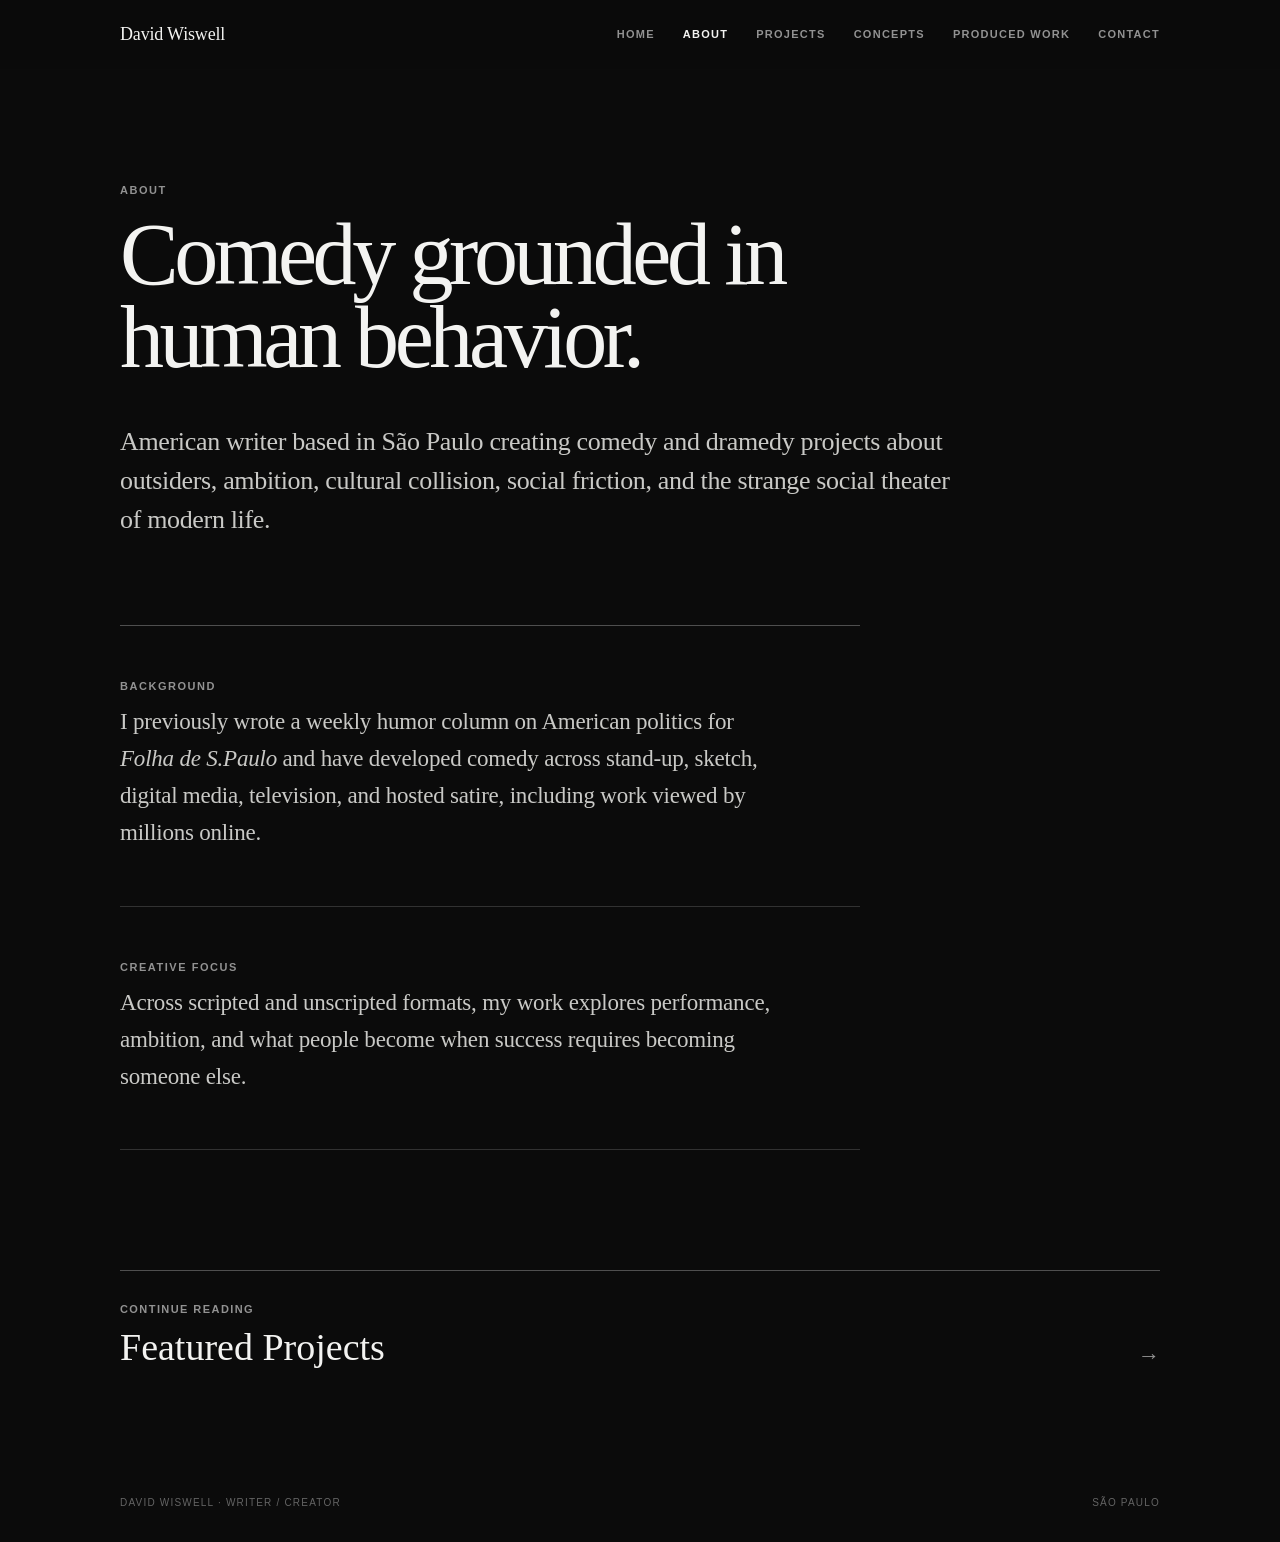
==== about.html @ 4352bacd "Publish portfolio site v9" ====
<!doctype html>
<html lang="en">
<head>
<meta charset="utf-8">
<meta name="viewport" content="width=device-width,initial-scale=1">
<meta name="description" content="Selected projects by writer and creator David Wiswell.">
<title>About — David Wiswell</title>
<link rel="stylesheet" href="style.css">
</head>
<body>
<header class="site-header">
  <nav class="nav" aria-label="Primary navigation">
    <a class="brand" href="index.html">David Wiswell</a>
    <button class="menu-toggle" type="button" aria-expanded="false" aria-label="Open menu">Menu</button>
    <div class="nav-links"><a class="" href="index.html">Home</a><a class="active" href="about.html">About</a><a class="" href="projects.html">Projects</a><a class="" href="selected-concepts.html">Concepts</a><a class="" href="produced-work.html">Produced Work</a><a class="" href="contact.html">Contact</a></div>
  </nav>
</header>

<main>
  <header class="section-head">
    <p class="eyebrow">About</p>
    <h1>Comedy grounded in human behavior.</h1>
    <p class="lede">American writer based in São Paulo creating comedy and dramedy projects about outsiders, ambition, cultural collision, social friction, and the strange social theater of modern life.</p>
  </header>
  <section class="about-body about-body-stacked">
    <div class="about-section">
      <p class="copy-label">Background</p>
      <p class="copy">I previously wrote a weekly humor column on American politics for <em>Folha de S.Paulo</em> and have developed comedy across stand-up, sketch, digital media, television, and hosted satire, including work viewed by millions online.</p>
    </div>
    <div class="about-section about-section-focus">
      <p class="copy-label">Creative Focus</p>
      <p class="copy">Across scripted and unscripted formats, my work explores performance, ambition, and what people become when success requires becoming someone else.</p>
    </div>
  </section>
  <a class="next-project" href="projects.html">
    <div><span>Continue Reading</span><strong>Featured Projects</strong></div><div class="arrow">→</div>
  </a>
</main>

<footer><span>David Wiswell · Writer / Creator</span><span>São Paulo</span></footer>
<script src="script.js"></script>
</body>
</html>
---- style.css ----
:root{
  --bg:#0b0b0b;
  --text:#f3f3f1;
  --soft:#c9c9c6;
  --muted:#929292;
  --faint:#646464;
  --line:rgba(255,255,255,.16);
  --line-strong:rgba(255,255,255,.28);
  --ease:cubic-bezier(.22,1,.36,1);
  --max:1040px;
}
*{box-sizing:border-box}
html{background:var(--bg);scroll-behavior:smooth}
body{
  margin:0;
  min-height:100vh;
  background:var(--bg);
  color:var(--text);
  font-family:Arial,Helvetica,sans-serif;
  -webkit-font-smoothing:antialiased;
  text-rendering:optimizeLegibility;
}
a{color:inherit;text-decoration:none}
button{font:inherit}
.site-header{
  position:sticky;
  top:0;
  z-index:20;
  background:rgba(11,11,11,.88);
  border-bottom:1px solid transparent;
  backdrop-filter:blur(16px);
  -webkit-backdrop-filter:blur(16px);
  transition:border-color 220ms ease;
}
.site-header.scrolled{border-color:var(--line)}
.nav{
  width:min(90vw,var(--max));
  min-height:68px;
  margin:0 auto;
  display:flex;
  align-items:center;
  justify-content:space-between;
  gap:28px;
}
.brand{
  font-family:Georgia,"Times New Roman",Times,serif;
  font-size:18px;
  letter-spacing:-.01em;
}
.nav-links{
  display:flex;
  align-items:center;
  gap:clamp(14px,2.4vw,28px);
  font-size:11px;
  font-weight:600;
  letter-spacing:.115em;
  text-transform:uppercase;
}
.nav-links a{color:var(--muted);transition:color 180ms ease}
.nav-links a:hover,.nav-links a.active{color:var(--text)}
.menu-toggle{display:none;background:none;border:0;color:var(--text);padding:8px 0;cursor:pointer}
main{
  width:min(90vw,var(--max));
  margin:0 auto;
  padding:clamp(70px,9vw,120px) 0 clamp(84px,10vw,140px);
}
.eyebrow{
  margin:0 0 18px;
  color:var(--muted);
  font-size:11px;
  font-weight:600;
  letter-spacing:.14em;
  text-transform:uppercase;
}
h1,h2,h3,.serif{
  font-family:Georgia,"Times New Roman",Times,serif;
}
h1{
  margin:0;
  max-width:950px;
  font-size:clamp(48px,7.5vw,88px);
  font-weight:400;
  line-height:.94;
  letter-spacing:-.05em;
}
h2{
  margin:0;
  font-size:clamp(34px,5vw,58px);
  font-weight:400;
  line-height:1;
  letter-spacing:-.038em;
}
h3{
  margin:0;
  font-size:clamp(24px,3vw,36px);
  font-weight:400;
  line-height:1.08;
  letter-spacing:-.025em;
}
.lede{
  max-width:850px;
  margin:clamp(28px,4vw,42px) 0 0;
  color:var(--soft);
  font-family:Georgia,"Times New Roman",Times,serif;
  font-size:clamp(19px,2.2vw,26px);
  line-height:1.5;
  letter-spacing:-.013em;
}
.rule{height:1px;background:var(--line-strong);margin:clamp(54px,7vw,86px) 0}
.hero{
  min-height:auto;
  display:flex;
  flex-direction:column;
  justify-content:flex-start;
  padding-top:clamp(56px,7vw,96px);
  padding-bottom:clamp(60px,8vw,100px);
}
.hero .role{
  margin-top:24px;
  color:var(--muted);
  font-size:12px;
  font-weight:600;
  letter-spacing:.14em;
  text-transform:uppercase;
}
.hero-links{
  margin-top:clamp(42px,6vw,70px);
  display:flex;
  flex-wrap:wrap;
  gap:12px 28px;
}
.text-link{
  display:inline-flex;
  align-items:center;
  gap:10px;
  color:var(--soft);
  font-size:12px;
  font-weight:600;
  letter-spacing:.11em;
  text-transform:uppercase;
}
.text-link:after{
  content:"";
  width:34px;
  height:1px;
  background:currentColor;
  transition:width 300ms var(--ease);
}
.text-link:hover:after{width:52px}
.section-head{max-width:850px;margin-bottom:clamp(48px,7vw,82px)}
.editorial-grid{
  display:block;
  max-width:820px;
}
.copy-block + .copy-block{margin-top:46px}
.copy-label{
  margin:0 0 14px;
  color:var(--muted);
  font-size:11px;
  font-weight:600;
  letter-spacing:.14em;
  text-transform:uppercase;
}
.copy{
  margin:0;
  color:var(--soft);
  font-family:Georgia,"Times New Roman",Times,serif;
  font-size:clamp(18px,2vw,23px);
  line-height:1.62;
  letter-spacing:-.009em;
}
.credential-list{border-top:1px solid var(--line-strong)}
.credential{
  padding:20px 0;
  border-bottom:1px solid var(--line);
  color:var(--soft);
  font-size:13px;
  line-height:1.45;
}
.project-index{border-top:1px solid var(--line-strong)}
.project-row{
  display:grid;
  grid-template-columns:minmax(0,1.55fr) minmax(170px,.55fr) minmax(190px,.65fr) auto;
  gap:clamp(20px,3vw,42px);
  align-items:center;
  padding:clamp(34px,4.8vw,50px) 0;
  border-bottom:1px solid var(--line);
  transition:color 180ms ease,transform 300ms var(--ease);
}
.project-row:hover{transform:translateX(5px)}
.project-row-title{
  font-family:Georgia,"Times New Roman",Times,serif;
  font-size:clamp(29px,3.6vw,43px);
  letter-spacing:-.03em;
}
.project-row-meta,.project-row-comp{
  color:var(--muted);
  font-size:14px;
  line-height:1.45;
}
.project-row-comp{font-family:Georgia,"Times New Roman",Times,serif;font-style:italic}
.arrow{font-size:22px;color:var(--muted)}
.project-hero{max-width:900px}
.project-title{font-size:clamp(50px,8vw,96px)}
.project-meta{
  display:flex;
  flex-wrap:wrap;
  gap:10px 22px;
  margin-top:38px;
  color:var(--muted);
  font-size:11px;
  font-weight:600;
  letter-spacing:.13em;
  text-transform:uppercase;
}
.logline-large{
  max-width:680px;
  margin:clamp(86px,10vw,126px) 0 0;
  margin-left:clamp(70px,8vw,110px);
  color:var(--text);
  font-family:Georgia,"Times New Roman",Times,serif;
  font-size:clamp(22px,2.7vw,32px);
  line-height:1.48;
  letter-spacing:-.018em;
}
.project-sections{
  max-width:680px;
  margin-top:clamp(78px,10vw,120px);
  margin-left:clamp(70px,8vw,110px);
  border-top:1px solid var(--line-strong);
}
.project-section{
  display:block;
  padding:clamp(44px,6vw,62px) 0;
  border-bottom:1px solid var(--line);
}
.project-section h2{
  margin:0 0 18px;
  color:var(--muted);
  font-family:Arial,Helvetica,sans-serif;
  font-size:11px;
  font-weight:600;
  letter-spacing:.16em;
  text-transform:uppercase;
}
.project-section p{
  margin:0;
  color:var(--soft);
  font-family:Georgia,"Times New Roman",Times,serif;
  font-size:clamp(17px,1.85vw,21px);
  line-height:1.72;
  letter-spacing:-.006em;
}
.next-project{
  display:flex;
  justify-content:space-between;
  align-items:end;
  gap:30px;
  margin-top:clamp(70px,10vw,120px);
  padding-top:32px;
  border-top:1px solid var(--line-strong);
}
.next-project span{display:block;color:var(--muted);font-size:11px;font-weight:600;letter-spacing:.14em;text-transform:uppercase}
.next-project strong{display:block;margin-top:10px;font-family:Georgia,"Times New Roman",Times,serif;font-size:clamp(25px,3vw,38px);font-weight:400}
.produced-wrap{max-width:920px}
.work-title{margin-top:18px;font-size:clamp(44px,7vw,82px)}
.work-description{
  max-width:800px;
  margin-top:clamp(36px,5vw,54px);
  color:var(--soft);
  font-family:Georgia,"Times New Roman",Times,serif;
  font-size:clamp(19px,2.2vw,25px);
  line-height:1.58;
  letter-spacing:-.012em;
}
.video-card{
  display:flex;
  align-items:center;
  justify-content:space-between;
  gap:28px;
  margin-top:clamp(48px,7vw,78px);
  padding:clamp(26px,4vw,40px) 0;
  border-top:1px solid var(--line-strong);
  border-bottom:1px solid var(--line);
}
.video-card .duration{color:var(--muted);font-size:11px;font-weight:600;letter-spacing:.14em;text-transform:uppercase}
.video-card strong{display:block;margin-top:8px;font-family:Georgia,"Times New Roman",Times,serif;font-size:clamp(24px,3vw,34px);font-weight:400}
.contact-page{
  min-height:auto;
  display:flex;
  flex-direction:column;
  justify-content:flex-start;
  padding-top:clamp(52px,7vw,88px);
}
.contact-list{max-width:720px;margin-top:clamp(42px,6vw,66px);border-top:1px solid var(--line-strong)}
.contact-item{
  display:grid;
  grid-template-columns:120px 1fr;
  gap:30px;
  padding:26px 0;
  border-bottom:1px solid var(--line);
}
.contact-item span{color:var(--muted);font-size:11px;font-weight:600;letter-spacing:.14em;text-transform:uppercase}
.contact-item a,.contact-item div{
  font-family:Georgia,"Times New Roman",Times,serif;
  font-size:clamp(22px,3vw,34px);
  line-height:1.2;
}
footer{
  width:min(90vw,var(--max));
  margin:0 auto;
  padding:0 0 34px;
  display:flex;
  justify-content:space-between;
  gap:20px;
  color:var(--faint);
  font-size:10px;
  letter-spacing:.12em;
  text-transform:uppercase;
}

/* Selected concepts */
.concepts-main{padding-top:clamp(64px,9vw,118px)}
.concepts-masthead{max-width:980px;margin-bottom:clamp(58px,8vw,90px)}
.concepts-title{text-transform:none}
.genre-list{border-top:1px solid var(--line-strong)}
.genre{border-bottom:1px solid var(--line-strong)}
.genre-toggle,.concept-toggle{appearance:none;width:100%;border:0;background:transparent;color:inherit;cursor:pointer;text-align:left}
.genre-toggle{display:grid;grid-template-columns:1fr auto;align-items:center;gap:24px;padding:clamp(30px,4.6vw,46px) 0}
.genre-name{font-family:Georgia,"Times New Roman",Times,serif;font-size:clamp(22px,2.8vw,31px);font-weight:400;letter-spacing:.09em;text-transform:uppercase}
.genre-meta{display:block;margin-top:7px;color:var(--muted);font-size:12px;font-weight:500;letter-spacing:.12em;text-transform:uppercase}
.plus{position:relative;width:28px;height:28px}
.plus:before,.plus:after{content:"";position:absolute;top:50%;left:50%;width:22px;height:1px;background:var(--text);transform:translate(-50%,-50%);transition:transform 430ms var(--ease),opacity 250ms ease}
.plus:after{transform:translate(-50%,-50%) rotate(90deg)}
.genre.open>.genre-toggle .plus:after,.concept.open>.concept-toggle .plus:after{transform:translate(-50%,-50%) rotate(0);opacity:0}
.genre-panel,.concept-panel{display:grid;grid-template-rows:0fr;opacity:0;transition:grid-template-rows 650ms var(--ease),opacity 320ms ease}
.genre.open>.genre-panel,.concept.open>.concept-panel{grid-template-rows:1fr;opacity:1}
.panel-inner{overflow:hidden}
.concept-list{padding:0 0 clamp(20px,3vw,32px)}
.concept{border-top:1px solid var(--line)}
.concept-toggle{display:grid;grid-template-columns:1fr auto;align-items:center;gap:20px;padding:clamp(22px,3.2vw,30px) 0}
.concept-heading{min-width:0;transform:translateY(0);transition:transform 420ms var(--ease)}
.concept.open>.concept-toggle .concept-heading{transform:translateY(-4px)}
.concept-title{display:block;font-family:Georgia,"Times New Roman",Times,serif;font-size:clamp(25px,3.2vw,37px);font-weight:500;line-height:1.04;letter-spacing:-.026em}
.concept-tease{display:block;max-width:780px;margin-top:9px;color:var(--muted);font-family:Georgia,"Times New Roman",Times,serif;font-size:clamp(17px,1.9vw,21px);line-height:1.42;font-style:italic;letter-spacing:-.012em}
.concept .plus{width:24px;height:24px}
.concept .plus:before,.concept .plus:after{width:18px}
.concept-content{max-width:800px;padding:0 0 clamp(32px,4.6vw,48px)}
.concept-divider{width:0;height:1px;margin:0 0 24px;background:var(--text);opacity:.7;transition:width 520ms var(--ease) 80ms}
.concept.open .concept-divider{width:min(100%,180px)}
.concept-logline{margin:0;color:var(--soft);font-family:Georgia,"Times New Roman",Times,serif;font-size:clamp(18px,2vw,22px);line-height:1.62;letter-spacing:-.009em;opacity:0;transform:translateY(14px);transition:opacity 460ms ease 320ms,transform 560ms var(--ease) 320ms}
.concept.open .concept-logline{opacity:1;transform:translateY(0)}
.concept-quote{margin:24px 0 0;color:var(--text);font-family:Georgia,"Times New Roman",Times,serif;font-size:clamp(18px,2vw,22px);line-height:1.45;font-style:italic;opacity:0;transform:translateY(12px);transition:opacity 460ms ease 420ms,transform 560ms var(--ease) 420ms}
.concept.open .concept-quote{opacity:1;transform:translateY(0)}

@media(max-width:820px){
  .nav-links{display:none;position:absolute;left:0;right:0;top:68px;background:var(--bg);border-bottom:1px solid var(--line);padding:24px 5vw;flex-direction:column;align-items:flex-start}
  .nav-links.open{display:flex}
  .menu-toggle{display:block}
  .editorial-grid{grid-template-columns:1fr}
  .project-row{grid-template-columns:1fr auto;gap:12px 20px}
  .project-row-meta,.project-row-comp{grid-column:1}
  .arrow{grid-column:2;grid-row:1/4}
  .project-section{grid-template-columns:1fr;gap:18px}
}
@media(max-width:600px){
  main{width:min(88vw,var(--max));padding-top:56px}
  .nav{width:min(88vw,var(--max))}
  h1{font-size:clamp(45px,14vw,66px)}
  .hero{min-height:calc(100vh - 68px - 100px)}
  .contact-item{grid-template-columns:1fr;gap:10px}
  footer{width:min(88vw,var(--max));flex-direction:column}
  .genre-name{font-size:23px}
}
@media(prefers-reduced-motion:reduce){
  *,*:before,*:after{transition-duration:.01ms!important;transition-delay:0ms!important;animation-duration:.01ms!important}
}


/* =========================================================
   VERSION 5 — FINAL ART-DIRECTION PASS
   ========================================================= */

/* Home: fewer competing anchors and a footer that reads as page furniture. */
.page-home{
  min-height:100vh;
  display:flex;
  flex-direction:column;
}
.page-home main{
  flex:1;
  padding-top:0;
  padding-bottom:0;
}
.page-home .hero{
  padding-top:clamp(86px,11vh,130px);
  padding-bottom:clamp(44px,6vh,72px);
}
.page-home .hero-links{
  margin-top:clamp(34px,4.5vw,54px);
}
.page-home footer{
  margin-top:auto;
  padding-bottom:clamp(18px,2.5vh,28px);
}

/* About: create tempo through proportion, rules, and alternating text widths. */
.about-body{
  max-width:860px;
  margin-top:clamp(64px,8vw,96px);
  border-top:1px solid var(--line-strong);
}
.about-section{
  display:grid;
  grid-template-columns:150px minmax(0,650px);
  gap:clamp(36px,6vw,78px);
  padding:clamp(48px,6vw,70px) 0;
  border-bottom:1px solid var(--line);
  align-items:start;
}
.about-section .copy-label{
  margin-top:7px;
}
.about-section-focus .copy{
  max-width:600px;
}

/* Featured projects: clearly labeled, properly formatted, unmistakably clickable. */
.project-instruction{
  margin:-34px 0 26px;
  color:var(--faint);
  font-size:10px;
  font-weight:600;
  letter-spacing:.13em;
  text-transform:uppercase;
}
.project-index-head,
.project-row{
  display:grid;
  grid-template-columns:minmax(230px,1.45fr) minmax(110px,.55fr) minmax(140px,.62fr) minmax(190px,.85fr) minmax(92px,.35fr);
  gap:clamp(18px,2.5vw,34px);
}
.project-index-head{
  align-items:end;
  padding:0 0 15px;
  color:var(--faint);
  font-size:9px;
  font-weight:600;
  letter-spacing:.14em;
  text-transform:uppercase;
}
.project-index{
  border-top:0;
}
.project-row{
  position:relative;
  padding:clamp(34px,4.5vw,48px) 0;
  border-top:1px solid var(--line);
}
.project-row:last-child{
  border-bottom:1px solid var(--line);
}
.project-row:before{
  content:"";
  position:absolute;
  inset:0 -18px;
  background:rgba(255,255,255,0);
  transition:background 220ms ease;
  z-index:-1;
}
.project-row:hover{
  transform:translateX(4px);
}
.project-row:hover:before{
  background:rgba(255,255,255,.025);
}
.project-row-title{
  line-height:1.02;
}
.project-row-field,
.project-row-comp{
  color:var(--muted);
  font-size:13px;
  line-height:1.48;
}
.project-row-comp{
  font-family:Georgia,"Times New Roman",Times,serif;
  font-style:normal;
}
.project-row-action{
  display:flex;
  align-items:center;
  justify-content:flex-end;
  gap:10px;
  color:var(--faint);
  font-size:9px;
  font-weight:600;
  letter-spacing:.12em;
  text-transform:uppercase;
  white-space:nowrap;
  transition:color 180ms ease;
}
.project-row:hover .project-row-action,
.project-row:focus-visible .project-row-action{
  color:var(--text);
}
.mobile-field-label{display:none}

/* Individual project pages: a unified pitch surface with a stronger reading hierarchy. */
.pitch-area{
  width:min(100%,900px);
  margin:clamp(76px,9vw,112px) 0 0 clamp(36px,6.5vw,92px);
  border-top:1px solid var(--line-strong);
}
.logline-block{
  padding:clamp(40px,5.5vw,62px) clamp(0px,2vw,24px) clamp(50px,6vw,72px);
  border-bottom:1px solid var(--line);
}
.pitch-label{
  margin:0 0 24px;
  color:var(--muted);
  font-size:10px;
  font-weight:600;
  letter-spacing:.16em;
  text-transform:uppercase;
}
.pitch-area .logline-large{
  max-width:820px;
  margin:0;
  color:var(--text);
  font-size:clamp(25px,3.15vw,38px);
  line-height:1.42;
  letter-spacing:-.022em;
}
.pitch-area .project-sections{
  max-width:none;
  margin:0;
  border-top:0;
  display:grid;
  grid-template-columns:1.1fr .9fr;
}
.pitch-area .project-section{
  padding:clamp(42px,5vw,60px) clamp(0px,3vw,34px) clamp(46px,5.5vw,66px);
  border-bottom:1px solid var(--line);
}
.pitch-area .project-section + .project-section{
  padding-left:clamp(30px,4.5vw,54px);
  border-left:1px solid var(--line);
}
.pitch-area .project-section h2{
  margin-bottom:22px;
}
.pitch-area .project-section p{
  max-width:430px;
  color:#d1d1ce;
  font-size:clamp(17px,1.55vw,19px);
  line-height:1.72;
}
.project-hero + .pitch-area{
  margin-top:clamp(72px,8.5vw,104px);
}

/* Produced work: an archival layout with restrained body type. */
.produced-wrap{
  max-width:940px;
}
.work-meta{
  display:flex;
  flex-wrap:wrap;
  gap:10px 24px;
  margin-top:34px;
  color:var(--muted);
  font-size:10px;
  font-weight:600;
  letter-spacing:.13em;
  text-transform:uppercase;
}
.work-overview{
  display:grid;
  grid-template-columns:minmax(280px,.95fr) minmax(300px,.8fr);
  gap:clamp(52px,8vw,100px);
  align-items:start;
  margin-top:clamp(64px,8vw,92px);
  padding-top:clamp(44px,5vw,60px);
  border-top:1px solid var(--line-strong);
}
.work-deck{
  margin:0;
  color:var(--text);
  font-family:Georgia,"Times New Roman",Times,serif;
  font-size:clamp(24px,3vw,34px);
  line-height:1.45;
  letter-spacing:-.02em;
}
.work-body p{
  margin:0;
  color:var(--soft);
  font-family:Georgia,"Times New Roman",Times,serif;
  font-size:clamp(16px,1.55vw,18px);
  line-height:1.72;
}
.work-body p + p{
  margin-top:22px;
}
.produced-wrap .video-card{
  margin-top:clamp(58px,7vw,82px);
}

/* Responsive refinements for the new structures. */
@media (max-width:900px){
  .project-index-head{display:none}
  .project-instruction{margin-top:-20px}
  .project-row{
    grid-template-columns:1fr auto;
    gap:24px;
  }
  .project-row-title{
    grid-column:1;
  }
  .project-row-field,
  .project-row-comp{
    grid-column:1;
  }
  .project-row-action{
    grid-column:2;
    grid-row:1 / span 4;
    align-self:center;
  }
  .mobile-field-label{
    display:block;
    margin-bottom:5px;
    color:var(--faint);
    font-family:Arial,Helvetica,sans-serif;
    font-size:8px;
    font-style:normal;
    font-weight:600;
    letter-spacing:.14em;
    text-transform:uppercase;
  }
  .pitch-area{
    margin-left:0;
  }
  .pitch-area .project-sections{
    grid-template-columns:1fr;
  }
  .pitch-area .project-section + .project-section{
    padding-left:0;
    border-left:0;
  }
  .about-section{
    grid-template-columns:115px 1fr;
  }
  .work-overview{
    grid-template-columns:1fr;
    gap:38px;
  }
}

@media (max-width:640px){
  .page-home .hero{
    padding-top:58px;
  }
  .about-section{
    display:block;
  }
  .about-section .copy-label{
    margin:0 0 16px;
  }
  .project-row-action span:first-child{
    display:none;
  }
  .pitch-area .logline-large{
    font-size:clamp(23px,7vw,30px);
  }
}

/* =========================================================
   VERSION 6 — FINAL EDITORIAL POLISH
   ========================================================= */
:root{
  --space-eyebrow-title:24px;
  --space-title-deck:52px;
  --space-deck-content:72px;
  --space-section:64px;
}
.site-nav a{font-size:10px;letter-spacing:.15em;color:#8f8f8c}
.site-nav a:hover,.site-nav a[aria-current="page"]{color:var(--text)}
.page-header .eyebrow,.project-hero .eyebrow,.produced-wrap .eyebrow{margin-bottom:var(--space-eyebrow-title)}
.page-header h1,.project-hero h1,.work-title{margin-bottom:0}
.page-header .lede,.project-hero .project-meta{margin-top:var(--space-title-deck)}
.about-body{margin-top:var(--space-deck-content)}
.about-section{grid-template-columns:132px minmax(0,620px);gap:clamp(34px,5vw,68px);padding:var(--space-section) 0}
.about-section .copy{max-width:620px}
.project-instruction{margin:-24px 0 24px;color:#777773;letter-spacing:.11em}
.project-index-head{color:#6f6f6c}
.project-row{padding:clamp(38px,4.7vw,52px) 0}
.project-row-title{font-size:clamp(31px,3.7vw,45px)}
.project-row-field,.project-row-comp{color:#969691;font-size:12px;line-height:1.55}
.project-row-action{color:#787874}
.project-row .arrow{transition:transform 220ms ease}
.project-row:hover .arrow{transform:translateX(5px)}
.pitch-area{width:min(100%,820px);margin-left:clamp(28px,5vw,70px);border-top:1px solid var(--line-strong)}
.logline-block{padding:clamp(42px,5vw,58px) 0 clamp(54px,6vw,72px)}
.pitch-area .logline-large{max-width:760px;font-size:clamp(24px,2.8vw,34px);line-height:1.5;letter-spacing:-.018em}
.pitch-area .project-sections,.pitch-area .project-sections-stacked{display:block}
.pitch-area .project-section{max-width:760px;padding:clamp(48px,5.5vw,64px) 0;border-bottom:1px solid var(--line)}
.pitch-area .project-section + .project-section{padding-left:0;border-left:0}
.pitch-area .project-section h2{margin-bottom:20px}
.pitch-area .project-section p{max-width:700px;color:#c8c8c4;font-size:clamp(17px,1.45vw,19px);line-height:1.75}
.work-overview{grid-template-columns:minmax(300px,.95fr) minmax(260px,.65fr);gap:clamp(44px,7vw,84px);margin-top:var(--space-deck-content)}
.work-deck{font-size:clamp(22px,2.65vw,31px);line-height:1.5}
.work-body p{font-size:16px;line-height:1.72}
.produced-wrap .video-card{margin-top:var(--space-section)}
.pitch-label,.copy-label,.project-index-head,.work-meta,.project-instruction,.project-row-action{font-family:Arial,Helvetica,sans-serif;font-weight:600;text-transform:uppercase}
@media (max-width:900px){
  .about-section{grid-template-columns:110px 1fr}
  .pitch-area{margin-left:0}
}
@media (max-width:640px){
  .about-section{display:block}
  .about-section .copy-label{margin-bottom:16px}
  .pitch-area .logline-large{font-size:clamp(22px,6.5vw,29px)}
}


/* =========================================================
   VERSION 7 — TARGETED LAYOUT CORRECTIONS
   ========================================================= */

/* Home: lower the main composition while preserving the footer position. */
.page-home .hero{
  padding-top:clamp(132px,16vh,190px);
  padding-bottom:clamp(42px,5vh,62px);
}

/* About: labels directly above copy; body slightly inset and tighter. */
.about-body-stacked{
  max-width:760px;
  margin-left:clamp(22px,3.5vw,54px);
}
.about-body-stacked .about-section{
  display:block;
  padding:clamp(46px,5.5vw,62px) 0;
}
.about-body-stacked .copy-label{
  margin:0 0 15px;
}
.about-body-stacked .copy{
  max-width:690px;
}

/* Featured projects: stronger, more confident supporting information. */
.project-index{
  margin-top:clamp(52px,6vw,72px);
}
.project-index-head{
  font-size:10px;
  letter-spacing:.13em;
  color:#82827e;
}
.project-row-field,
.project-row-comp{
  font-size:14px;
  line-height:1.5;
  color:#aaa9a4;
}
.project-row-action{
  font-size:10px;
  color:#8e8e89;
}
.project-row-action .arrow{
  font-size:15px;
}

/* Individual projects: editorial-deck scale rather than headline scale. */
.pitch-area .logline-large{
  max-width:720px;
  font-size:clamp(17px,1.65vw,21px);
  line-height:1.72;
  letter-spacing:-.006em;
}

/* Produced Work: one coherent paragraph with restrained typography. */
.work-overview-single{
  display:block;
  max-width:720px;
  margin-top:clamp(54px,6vw,74px);
  padding-top:clamp(38px,4.5vw,50px);
  border-top:1px solid var(--line-strong);
}
.work-summary{
  margin:0;
  color:#c8c8c4;
  font-family:Georgia,"Times New Roman",Times,serif;
  font-size:clamp(16px,1.45vw,18px);
  line-height:1.76;
  letter-spacing:-.004em;
}

@media (max-width:900px){
  .about-body-stacked{margin-left:0}
}
@media (max-width:640px){
  .page-home .hero{padding-top:96px}
  .project-row-field,
  .project-row-comp{font-size:13px}
  .pitch-area .logline-large{
    font-size:18px;
    line-height:1.68;
  }
}


/* =========================================================
   VERSION 8 — FINAL PROPORTION & HIERARCHY PASS
   ========================================================= */

/* 1. Home: stronger title anchor and more deliberate spacing. */
.page-home .hero h1{
  font-size:clamp(52px,8.1vw,96px);
}
.page-home .hero .eyebrow{
  margin-bottom:14px;
}
.page-home .hero-links{
  margin-top:clamp(46px,5.5vw,66px);
}

/* 2. About: tighter stacked sections, slightly more centered editorial balance. */
.about-body-stacked{
  max-width:740px;
  margin-left:clamp(42px,5.5vw,78px);
}
.about-body-stacked .about-section{
  padding:clamp(40px,4.8vw,54px) 0;
}
.about-body-stacked .copy-label{
  margin-bottom:12px;
}
.about-body-stacked .copy{
  max-width:660px;
}

/* 3. Featured Projects: cleaner entrance and slightly more air in each row. */
.section-head + .project-index{
  margin-top:clamp(54px,6.5vw,78px);
}
.project-row{
  padding-top:clamp(46px,5.4vw,60px);
  padding-bottom:clamp(46px,5.4vw,60px);
}
/* Intentionally preserve existing View Project treatment. */

/* 4. Project pages: quieter metadata and tighter transition into the pitch. */
.project-meta{
  font-size:9px;
  letter-spacing:.115em;
  color:#7f7f7b;
}
.project-hero + .pitch-area{
  margin-top:clamp(54px,6.5vw,78px);
}

/* 5. Produced Work: quieter metadata, stronger main body paragraph. */
.work-meta{
  font-size:8.5px;
  letter-spacing:.12em;
  color:#777773;
}
.work-summary{
  font-size:clamp(18px,1.65vw,20.7px);
  line-height:1.72;
  max-width:760px;
}

/* 6. Continue-reading treatment: editorial rather than templated. */
.next-project span{
  letter-spacing:.13em;
}

/* 7. Page-by-page width rhythm. */
.page-home main{
  width:min(82vw,880px);
}
.about-body-stacked{
  width:min(100%,740px);
}
.project-index{
  width:min(100%,1040px);
}
.pitch-area{
  width:min(100%,780px);
}
.produced-wrap{
  max-width:880px;
}
.contact-page{
  max-width:760px;
}
.concepts-main{
  width:min(90vw,1100px);
}

/* Header: slightly tighter relationship between brand and navigation. */
.nav{
  gap:20px;
}

@media (max-width:900px){
  .about-body-stacked{
    margin-left:0;
  }
  .page-home main{
    width:min(88vw,880px);
  }
}

@media (max-width:640px){
  .page-home .hero h1{
    font-size:clamp(48px,14vw,68px);
  }
  .about-body-stacked{
    width:100%;
  }
  .work-summary{
    font-size:18px;
  }
}


/* =========================================================
   VERSION 9 — UNIFIED EDITORIAL AXIS
   ========================================================= */

.section-head,
.project-hero,
.produced-wrap{
  max-width:880px;
}
.section-head .lede,
.work-summary-lede{
  margin-top:clamp(30px,4vw,42px);
}

/* Home */
.page-home .hero{
  transform:translateY(28px);
}

/* About */
.about-body-stacked{
  width:min(100%,740px);
  max-width:740px;
  margin-left:0;
  margin-top:clamp(62px,7vw,86px);
}
.about-body-stacked .about-section{
  display:block;
  padding:clamp(40px,4.8vw,54px) 0;
}
.about-body-stacked .copy-label{
  margin:0 0 11px;
}
.about-body-stacked .copy{
  max-width:660px;
}

/* Featured Projects intentionally unchanged. */

/* Individual project pages */
.pitch-area{
  width:min(100%,780px);
  max-width:780px;
  margin-left:0;
  border-top:0;
}
.project-hero + .pitch-area{
  margin-top:clamp(44px,5.5vw,64px);
}
.logline-block{
  padding:0 0 clamp(48px,5.8vw,66px);
  border-bottom:1px solid var(--line);
}
.pitch-label{
  margin:0 0 18px;
}
.pitch-area .logline-large{
  max-width:760px;
  font-size:clamp(21px,2.05vw,25px);
  line-height:1.58;
  letter-spacing:-.012em;
}
.pitch-area .project-sections,
.pitch-area .project-sections-stacked{
  display:block;
  margin:0;
}
.pitch-area .project-section{
  max-width:760px;
  padding:clamp(44px,5vw,58px) 0;
}
.pitch-area .project-section p{
  max-width:720px;
  font-size:clamp(18px,1.6vw,20px);
  line-height:1.72;
}
.pitch-area .project-section + .project-section{
  padding-left:0;
  border-left:0;
}

/* Produced Work */
.produced-wrap{
  max-width:880px;
}
.work-summary-lede{
  max-width:800px;
  margin-bottom:0;
  color:var(--soft);
  font-family:Georgia,"Times New Roman",Times,serif;
  font-size:clamp(19px,2.2vw,26px);
  line-height:1.5;
  letter-spacing:-.013em;
}
.work-meta{
  margin-top:clamp(30px,3.8vw,42px);
  font-size:8.5px;
  letter-spacing:.12em;
  color:#777773;
}
.produced-wrap .video-card{
  margin-top:clamp(54px,6.5vw,76px);
}

@media (max-width:900px){
  .about-body-stacked,
  .pitch-area{
    margin-left:0;
  }
}
@media (max-width:640px){
  .page-home .hero{
    transform:translateY(12px);
  }
  .pitch-area .logline-large{
    font-size:clamp(21px,6.3vw,28px);
  }
  .pitch-area .project-section p{
    font-size:18px;
  }
  .work-summary-lede{
    font-size:clamp(19px,5.8vw,23px);
  }
}
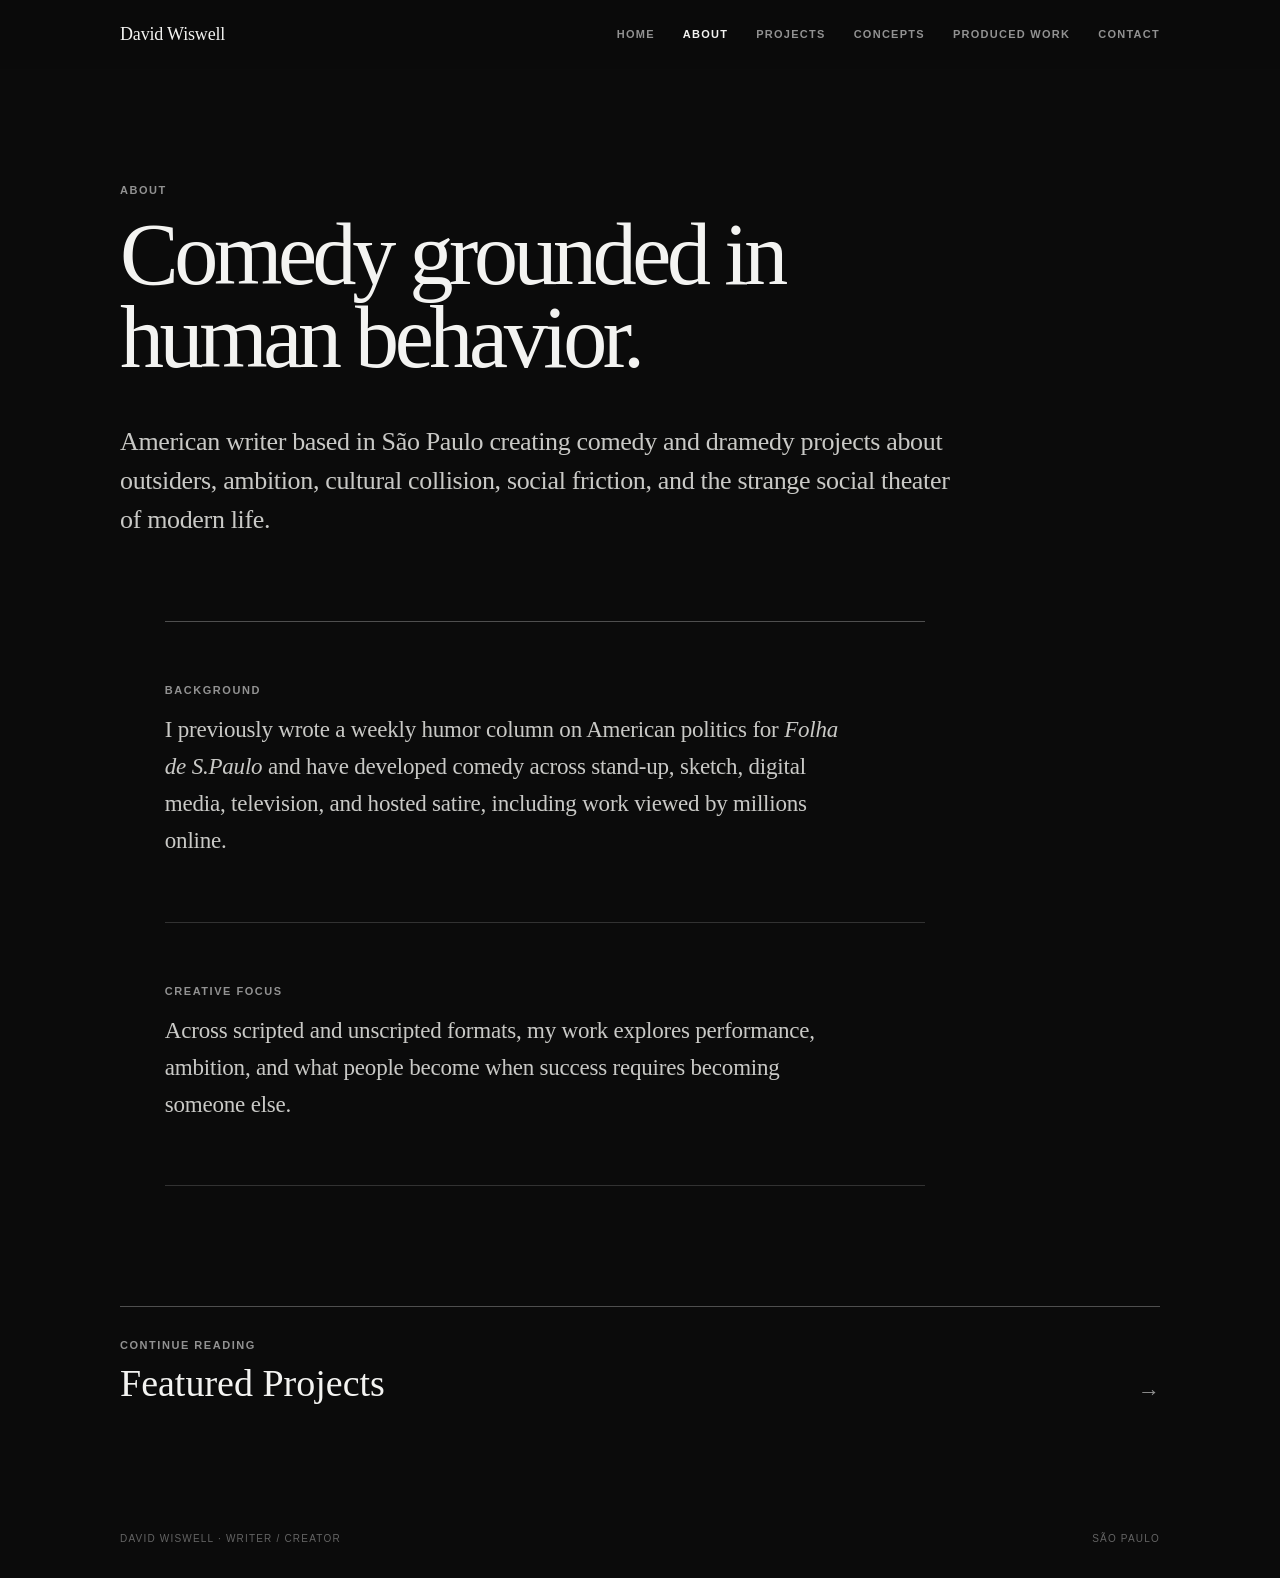
==== commit b543317d: "Add files via upload" ====
--- a/about.html
+++ b/about.html
@@ -7,7 +7,7 @@
 <title>About — David Wiswell</title>
 <link rel="stylesheet" href="style.css">
 </head>
-<body>
+<body class="page-about">
 <header class="site-header">
   <nav class="nav" aria-label="Primary navigation">
     <a class="brand" href="index.html">David Wiswell</a>
--- a/style.css
+++ b/style.css
@@ -811,245 +811,340 @@
   }
 }
 
-
 /* =========================================================
-   VERSION 8 — FINAL PROPORTION & HIERARCHY PASS
+   RC1 — RESTRAINED MOTION + LOCKED PROJECT COPY
    ========================================================= */
 
-/* 1. Home: stronger title anchor and more deliberate spacing. */
-.page-home .hero h1{
-  font-size:clamp(52px,8.1vw,96px);
-}
-.page-home .hero .eyebrow{
-  margin-bottom:14px;
-}
-.page-home .hero-links{
-  margin-top:clamp(46px,5.5vw,66px);
-}
-
-/* 2. About: tighter stacked sections, slightly more centered editorial balance. */
-.about-body-stacked{
-  max-width:740px;
-  margin-left:clamp(42px,5.5vw,78px);
-}
-.about-body-stacked .about-section{
-  padding:clamp(40px,4.8vw,54px) 0;
-}
-.about-body-stacked .copy-label{
-  margin-bottom:12px;
-}
-.about-body-stacked .copy{
-  max-width:660px;
-}
-
-/* 3. Featured Projects: cleaner entrance and slightly more air in each row. */
-.section-head + .project-index{
-  margin-top:clamp(54px,6.5vw,78px);
-}
-.project-row{
-  padding-top:clamp(46px,5.4vw,60px);
-  padding-bottom:clamp(46px,5.4vw,60px);
-}
-/* Intentionally preserve existing View Project treatment. */
-
-/* 4. Project pages: quieter metadata and tighter transition into the pitch. */
-.project-meta{
-  font-size:9px;
-  letter-spacing:.115em;
-  color:#7f7f7b;
-}
-.project-hero + .pitch-area{
-  margin-top:clamp(54px,6.5vw,78px);
-}
-
-/* 5. Produced Work: quieter metadata, stronger main body paragraph. */
-.work-meta{
-  font-size:8.5px;
-  letter-spacing:.12em;
-  color:#777773;
-}
-.work-summary{
-  font-size:clamp(18px,1.65vw,20.7px);
+/* Featured project titles no longer carry list numbers. */
+.project-list-number{display:none}
+
+/* Page-entry motion: one quiet, consistent system. */
+body.motion-ready .hero > *,
+body.motion-ready .section-head > *,
+body.motion-ready .project-hero > *,
+body.motion-ready .concepts-masthead > *,
+body.motion-ready .produced-wrap > .eyebrow,
+body.motion-ready .produced-wrap > .work-title,
+body.motion-ready .produced-wrap > .work-meta,
+body.motion-ready .produced-wrap > .work-overview,
+body.motion-ready .produced-wrap > .video-card{
+  opacity:0;
+  transform:translate3d(0,18px,0);
+}
+body.motion-ready.is-loaded .hero > *,
+body.motion-ready.is-loaded .section-head > *,
+body.motion-ready.is-loaded .project-hero > *,
+body.motion-ready.is-loaded .concepts-masthead > *,
+body.motion-ready.is-loaded .produced-wrap > .eyebrow,
+body.motion-ready.is-loaded .produced-wrap > .work-title,
+body.motion-ready.is-loaded .produced-wrap > .work-meta,
+body.motion-ready.is-loaded .produced-wrap > .work-overview,
+body.motion-ready.is-loaded .produced-wrap > .video-card{
+  opacity:1;
+  transform:none;
+  transition:opacity 560ms ease,transform 620ms cubic-bezier(.22,.61,.36,1);
+}
+body.motion-ready.is-loaded .hero > *:nth-child(2),
+body.motion-ready.is-loaded .section-head > *:nth-child(2),
+body.motion-ready.is-loaded .project-hero > *:nth-child(2),
+body.motion-ready.is-loaded .concepts-masthead > *:nth-child(2){transition-delay:55ms}
+body.motion-ready.is-loaded .hero > *:nth-child(3),
+body.motion-ready.is-loaded .section-head > *:nth-child(3),
+body.motion-ready.is-loaded .project-hero > *:nth-child(3),
+body.motion-ready.is-loaded .concepts-masthead > *:nth-child(3){transition-delay:105ms}
+
+/* Individual project pages: larger clean title, no blur, no bounce. */
+.page-project .project-title{font-size:clamp(56px,8.4vw,102px)}
+body.page-project.motion-ready .project-title{filter:none}
+
+/* The pitch divider draws just after the logline arrives. */
+.page-project .pitch-area{border-top:0}
+.page-project .logline-block{position:relative;border-bottom:0}
+.page-project .logline-block::after{
+  content:"";
+  position:absolute;
+  left:0;
+  bottom:0;
+  width:100%;
+  height:1px;
+  background:var(--line-strong);
+  transform:scaleX(0);
+  transform-origin:left center;
+}
+body.motion-ready .pitch-area{opacity:0;transform:translate3d(0,14px,0)}
+body.motion-ready.is-loaded .pitch-area{
+  opacity:1;
+  transform:none;
+  transition:opacity 520ms ease 150ms,transform 600ms cubic-bezier(.22,.61,.36,1) 150ms;
+}
+body.motion-ready.is-loaded .logline-block::after{
+  transform:scaleX(1);
+  transition:transform 620ms cubic-bezier(.22,.61,.36,1) 410ms;
+}
+
+/* Selected Concepts and Produced Work finish crisply—no blur or snap-back. */
+.concepts-title,.work-title{filter:none}
+
+/* Restore the delayed, restrained View Project invitation. */
+.project-row-action{position:relative}
+.project-row-action::before{
+  content:"";
+  position:absolute;
+  inset:-10px -12px;
+  border-radius:999px;
+  background:rgba(255,255,255,.075);
+  opacity:0;
+  transform:scale(.96);
+  pointer-events:none;
+}
+body.motion-ready.is-loaded .project-row:nth-child(2) .project-row-action::before{animation:projectInvite 1150ms ease 850ms 1}
+body.motion-ready.is-loaded .project-row:nth-child(3) .project-row-action::before{animation:projectInvite 1150ms ease 1010ms 1}
+body.motion-ready.is-loaded .project-row:nth-child(4) .project-row-action::before{animation:projectInvite 1150ms ease 1170ms 1}
+@keyframes projectInvite{
+  0%,100%{opacity:0;transform:scale(.96)}
+  42%{opacity:1;transform:scale(1)}
+  70%{opacity:.32;transform:scale(1.015)}
+}
+
+/* Row entrances stay calm and finish without overshoot. */
+body.motion-ready .project-row{opacity:0;transform:translate3d(-14px,0,0)}
+body.motion-ready.is-loaded .project-row{
+  opacity:1;
+  transform:none;
+  transition:opacity 520ms ease,transform 600ms cubic-bezier(.22,.61,.36,1),color 180ms ease;
+}
+body.motion-ready.is-loaded .project-row:nth-child(2){transition-delay:120ms}
+body.motion-ready.is-loaded .project-row:nth-child(3){transition-delay:185ms}
+body.motion-ready.is-loaded .project-row:nth-child(4){transition-delay:250ms}
+body.motion-ready.is-loaded .project-row:hover{transform:translateX(4px)}
+
+@media (prefers-reduced-motion:reduce){
+  body.motion-ready *,body.motion-ready *::before,body.motion-ready *::after{
+    animation:none!important;
+    transition:none!important;
+    transform:none!important;
+    opacity:1!important;
+  }
+}
+
+/* =========================================================
+   RC2 — ABOUT-LED EDITORIAL PROJECT SYSTEM
+   ========================================================= */
+
+/* Individual projects now follow the quiet, readable rhythm of About. */
+.page-project .project-hero,
+.page-produced .produced-wrap{
+  max-width:920px;
+}
+
+.page-project .project-title,
+.page-produced .project-title{
+  font-size:clamp(50px,7.4vw,90px);
+  line-height:.98;
+  letter-spacing:-.045em;
+}
+
+.page-project .project-meta,
+.page-produced .project-meta{
+  width:min(100%,760px);
+  margin-top:clamp(22px,2.8vw,30px);
+  padding-bottom:clamp(18px,2.4vw,25px);
+  border-bottom:1px solid var(--line-strong);
+  gap:8px 20px;
+  color:#858581;
+}
+
+.project-editorial-body{
+  width:min(100%,760px);
+  margin-top:clamp(42px,5.5vw,64px);
+  margin-left:clamp(22px,3.5vw,54px);
+}
+
+.project-editorial-logline{
+  padding:0 0 clamp(54px,6.5vw,76px);
+}
+
+.project-logline{
+  max-width:720px;
+  margin:0;
+  color:var(--text);
+  font-family:Georgia,"Times New Roman",Times,serif;
+  font-size:clamp(22px,2.65vw,31px);
+  line-height:1.54;
+  letter-spacing:-.017em;
+}
+
+.project-editorial-section{
+  max-width:720px;
+  padding:clamp(48px,5.5vw,64px) 0;
+  border-top:1px solid var(--line);
+}
+
+.project-editorial-section:last-child{
+  border-bottom:1px solid var(--line);
+}
+
+.project-editorial-section .copy-label{
+  margin:0 0 15px;
+}
+
+.project-editorial-section .copy{
+  max-width:690px;
+  font-size:clamp(17px,1.8vw,21px);
   line-height:1.72;
+}
+
+/* Produced Work uses the same title / metadata / lead / final-section grammar. */
+.page-produced .produced-wrap > .project-editorial-body{
+  margin-top:clamp(42px,5.5vw,64px);
+}
+
+.produced-watch-section .video-card{
+  margin-top:0;
+  padding:10px 0 6px;
+  border:0;
+}
+
+.produced-watch-section .video-card strong{
+  font-size:clamp(24px,3vw,34px);
+}
+
+/* Remove RC1's divider choreography—the metadata rule now does that work. */
+.page-project .logline-block::after{display:none}
+body.motion-ready .pitch-area,
+body.motion-ready.is-loaded .pitch-area{opacity:1;transform:none;transition:none}
+
+/* Calm About-style entry motion for the new project body. */
+body.motion-ready .project-editorial-body > *{
+  opacity:0;
+  transform:translate3d(0,14px,0);
+}
+body.motion-ready.is-loaded .project-editorial-body > *{
+  opacity:1;
+  transform:none;
+  transition:opacity 520ms ease,transform 600ms cubic-bezier(.22,.61,.36,1);
+}
+body.motion-ready.is-loaded .project-editorial-body > *:nth-child(1){transition-delay:120ms}
+body.motion-ready.is-loaded .project-editorial-body > *:nth-child(2){transition-delay:180ms}
+body.motion-ready.is-loaded .project-editorial-body > *:nth-child(3){transition-delay:240ms}
+
+/* Featured Projects: persistent glow belongs to the words—not a floating bubble. */
+.project-row-action::before{content:none!important;display:none!important;animation:none!important}
+.project-row-action > span:first-child{
+  color:#aaa9a4;
+  text-shadow:0 0 8px rgba(255,255,255,.18),0 0 18px rgba(255,255,255,.08);
+  transition:color 180ms ease,text-shadow 180ms ease;
+}
+.project-row:hover .project-row-action > span:first-child,
+.project-row:focus-visible .project-row-action > span:first-child{
+  color:#d0cfca;
+  text-shadow:0 0 9px rgba(255,255,255,.28),0 0 22px rgba(255,255,255,.12);
+}
+
+@media (max-width:900px){
+  .project-editorial-body{margin-left:0}
+}
+
+@media (max-width:640px){
+  .page-project .project-title,
+  .page-produced .project-title{font-size:clamp(44px,13vw,66px)}
+  .project-editorial-body{margin-top:38px}
+  .project-logline{font-size:clamp(20px,5.8vw,26px);line-height:1.6}
+}
+
+/* =========================================================
+   RC3 — PROJECTS USE THE ABOUT PAGE'S EXACT READING FLOW
+   ========================================================= */
+
+/* Project loglines now inherit the About page's lede typography,
+   measure, spacing, and margins without a parallel pitch system. */
+.project-about-head{
+  max-width:850px;
+}
+.project-about-head .project-meta{
+  width:min(100%,760px);
+  margin-top:clamp(16px,2vw,22px);
+  padding-bottom:clamp(15px,1.8vw,20px);
+  border-bottom:1px solid var(--line-strong);
+}
+.project-about-head .project-lede{
+  max-width:850px;
+}
+
+/* Tone / Why You'll Be Hooked and Produced Work now literally use
+   the same section model as Background / Creative Focus on About. */
+.project-about-body{
   max-width:760px;
 }
-
-/* 6. Continue-reading treatment: editorial rather than templated. */
-.next-project span{
-  letter-spacing:.13em;
-}
-
-/* 7. Page-by-page width rhythm. */
-.page-home main{
-  width:min(82vw,880px);
-}
-.about-body-stacked{
-  width:min(100%,740px);
-}
-.project-index{
-  width:min(100%,1040px);
-}
-.pitch-area{
-  width:min(100%,780px);
-}
-.produced-wrap{
-  max-width:880px;
-}
-.contact-page{
-  max-width:760px;
-}
-.concepts-main{
-  width:min(90vw,1100px);
-}
-
-/* Header: slightly tighter relationship between brand and navigation. */
-.nav{
-  gap:20px;
+.project-about-body .about-section{
+  display:block;
+  padding:clamp(46px,5.5vw,62px) 0;
+}
+.project-about-body .copy-label{
+  margin:0 0 15px;
+}
+.project-about-body .copy{
+  max-width:690px;
+}
+
+/* Produced Work follows the same title → metadata → lead → section flow. */
+.produced-about-body .video-card{
+  margin-top:0;
+  padding:8px 0 4px;
+  border:0;
+}
+.produced-about-body .video-card strong{
+  font-size:clamp(24px,3vw,34px);
+}
+
+/* Retire the previous project-specific editorial body layout. */
+.project-editorial-body,
+.project-editorial-logline,
+.project-editorial-section{
+  all:unset;
+}
+
+/* Featured Projects: an overt delayed glow on the words themselves.
+   It begins after each row's entrance and stays visibly illuminated. */
+.project-row-action::before{display:none!important;content:none!important}
+.project-row-action > span:first-child{
+  color:#aaa9a4;
+  text-shadow:none;
+  will-change:color,text-shadow,filter;
+}
+body.motion-ready.is-loaded .project-row:nth-child(2) .project-row-action > span:first-child{
+  animation:viewProjectGlow 1000ms ease 760ms forwards;
+}
+body.motion-ready.is-loaded .project-row:nth-child(3) .project-row-action > span:first-child{
+  animation:viewProjectGlow 1000ms ease 920ms forwards;
+}
+body.motion-ready.is-loaded .project-row:nth-child(4) .project-row-action > span:first-child{
+  animation:viewProjectGlow 1000ms ease 1080ms forwards;
+}
+@keyframes viewProjectGlow{
+  0%{
+    color:#aaa9a4;
+    text-shadow:none;
+    filter:brightness(1);
+  }
+  52%{
+    color:#fff;
+    text-shadow:0 0 5px rgba(255,255,255,.98),0 0 14px rgba(255,255,255,.82),0 0 30px rgba(255,255,255,.52);
+    filter:brightness(1.45);
+  }
+  100%{
+    color:#f5f5f1;
+    text-shadow:0 0 7px rgba(255,255,255,.78),0 0 18px rgba(255,255,255,.48),0 0 36px rgba(255,255,255,.24);
+    filter:brightness(1.18);
+  }
+}
+.project-row:hover .project-row-action > span:first-child,
+.project-row:focus-visible .project-row-action > span:first-child{
+  color:#fff;
+  text-shadow:0 0 7px rgba(255,255,255,1),0 0 18px rgba(255,255,255,.75),0 0 38px rgba(255,255,255,.38);
+  filter:brightness(1.35);
 }
 
 @media (max-width:900px){
-  .about-body-stacked{
-    margin-left:0;
-  }
-  .page-home main{
-    width:min(88vw,880px);
-  }
-}
-
-@media (max-width:640px){
-  .page-home .hero h1{
-    font-size:clamp(48px,14vw,68px);
-  }
-  .about-body-stacked{
-    width:100%;
-  }
-  .work-summary{
-    font-size:18px;
-  }
-}
-
-
-/* =========================================================
-   VERSION 9 — UNIFIED EDITORIAL AXIS
-   ========================================================= */
-
-.section-head,
-.project-hero,
-.produced-wrap{
-  max-width:880px;
-}
-.section-head .lede,
-.work-summary-lede{
-  margin-top:clamp(30px,4vw,42px);
-}
-
-/* Home */
-.page-home .hero{
-  transform:translateY(28px);
-}
-
-/* About */
-.about-body-stacked{
-  width:min(100%,740px);
-  max-width:740px;
-  margin-left:0;
-  margin-top:clamp(62px,7vw,86px);
-}
-.about-body-stacked .about-section{
-  display:block;
-  padding:clamp(40px,4.8vw,54px) 0;
-}
-.about-body-stacked .copy-label{
-  margin:0 0 11px;
-}
-.about-body-stacked .copy{
-  max-width:660px;
-}
-
-/* Featured Projects intentionally unchanged. */
-
-/* Individual project pages */
-.pitch-area{
-  width:min(100%,780px);
-  max-width:780px;
-  margin-left:0;
-  border-top:0;
-}
-.project-hero + .pitch-area{
-  margin-top:clamp(44px,5.5vw,64px);
-}
-.logline-block{
-  padding:0 0 clamp(48px,5.8vw,66px);
-  border-bottom:1px solid var(--line);
-}
-.pitch-label{
-  margin:0 0 18px;
-}
-.pitch-area .logline-large{
-  max-width:760px;
-  font-size:clamp(21px,2.05vw,25px);
-  line-height:1.58;
-  letter-spacing:-.012em;
-}
-.pitch-area .project-sections,
-.pitch-area .project-sections-stacked{
-  display:block;
-  margin:0;
-}
-.pitch-area .project-section{
-  max-width:760px;
-  padding:clamp(44px,5vw,58px) 0;
-}
-.pitch-area .project-section p{
-  max-width:720px;
-  font-size:clamp(18px,1.6vw,20px);
-  line-height:1.72;
-}
-.pitch-area .project-section + .project-section{
-  padding-left:0;
-  border-left:0;
-}
-
-/* Produced Work */
-.produced-wrap{
-  max-width:880px;
-}
-.work-summary-lede{
-  max-width:800px;
-  margin-bottom:0;
-  color:var(--soft);
-  font-family:Georgia,"Times New Roman",Times,serif;
-  font-size:clamp(19px,2.2vw,26px);
-  line-height:1.5;
-  letter-spacing:-.013em;
-}
-.work-meta{
-  margin-top:clamp(30px,3.8vw,42px);
-  font-size:8.5px;
-  letter-spacing:.12em;
-  color:#777773;
-}
-.produced-wrap .video-card{
-  margin-top:clamp(54px,6.5vw,76px);
-}
-
-@media (max-width:900px){
-  .about-body-stacked,
-  .pitch-area{
-    margin-left:0;
-  }
-}
-@media (max-width:640px){
-  .page-home .hero{
-    transform:translateY(12px);
-  }
-  .pitch-area .logline-large{
-    font-size:clamp(21px,6.3vw,28px);
-  }
-  .pitch-area .project-section p{
-    font-size:18px;
-  }
-  .work-summary-lede{
-    font-size:clamp(19px,5.8vw,23px);
-  }
-}
+  .project-about-body{margin-left:0}
+}
